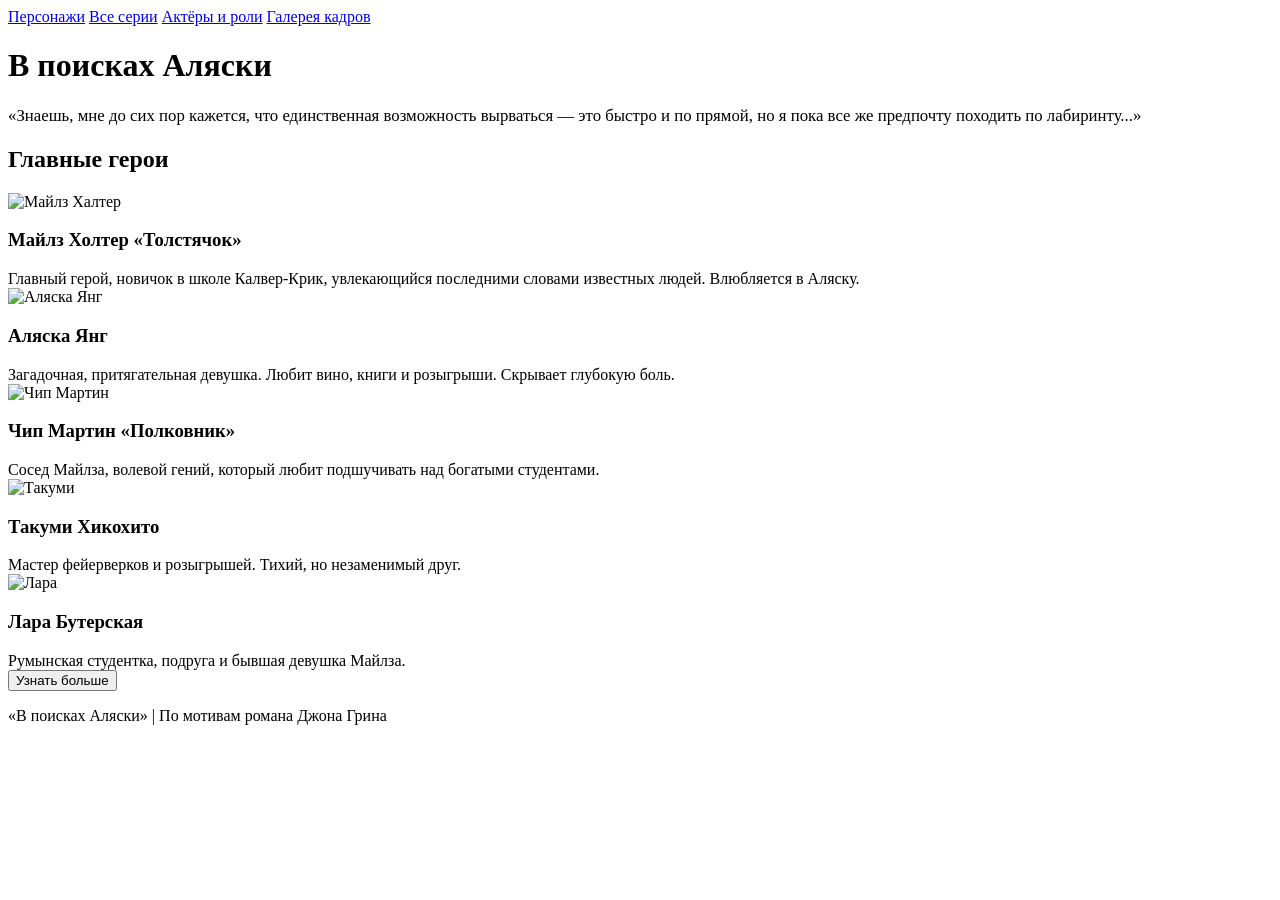
==== index.html @ 6aa1d95b "Add files via upload" ====
<!DOCTYPE html>
<html lang="ru">
<head>
    <meta charset="UTF-8">
    <meta name="viewport" content="width=device-width, initial-scale=1.0">
    <title>В поисках Аляски | Персонажи</title>
    <link rel="stylesheet" href="style.css">
</head>
<body>
    <nav class="navbar">
        <a href="index.html" class="nav-btn">Персонажи</a>
        <a href="episodes.html" class="nav-btn">Все серии</a>
        <a href="cast.html" class="nav-btn">Актёры и роли</a>
        <a href="gallery.html" class="nav-btn">Галерея кадров</a>
    </nav>

    <div class="page-container">
        <h1>В поисках Аляски</h1>
        <p style="margin-bottom: 1rem; font-size: 1.05rem;">«Знаешь, мне до сих пор кажется, что единственная возможность вырваться — это быстро и по прямой, но я пока все же предпочту походить по лабиринту...»</p>
        
        <h2>Главные герои</h2>
        <div class="characters-grid">
            <div class="character-card">
                <img class="character-img" src="https://avatars.mds.yandex.net/get-kinopoisk-image/1777765/f5ff8bc2-facf-4d53-94e0-e503b39915f6/1920x" alt="Майлз Халтер">
                <h3>Майлз Холтер «Толстячок»</h3>
                <div class="character-desc">Главный герой, новичок в школе Калвер-Крик, увлекающийся последними словами известных людей. Влюбляется в Аляску.</div>
            </div>
            <div class="character-card">
                <img class="character-img" src="https://yt3.googleusercontent.com/3LR07ZTVnjpEHUmy41O5U0UpCMHXfGQYzZx3vzxGoB-JOrXVKXrW5dILCuiGtZbiHCTF8nNZDJQ=s900-c-k-c0x00ffffff-no-rj" alt="Аляска Янг">
                <h3>Аляска Янг</h3>
                <div class="character-desc">Загадочная, притягательная девушка. Любит вино, книги и розыгрыши. Скрывает глубокую боль.</div>
            </div>
            <div class="character-card">
                <img class="character-img" src="https://avatars.mds.yandex.net/i?id=433e136e04aa161f1d7d54dbe2f0d6e7_l-5221557-images-thumbs&n=13" alt="Чип Мартин">
                <h3>Чип Мартин «Полковник»</h3>
                <div class="character-desc">Сосед Майлза, волевой гений, который любит подшучивать над богатыми студентами.</div>
            </div>
            <div class="character-card">
                <img class="character-img" src="https://i.pinimg.com/474x/86/de/d0/86ded028ad4fcd17b45f116681b7a70e.jpg?nii=t" alt="Такуми">
                <h3>Такуми Хикохито</h3>
                <div class="character-desc">Мастер фейерверков и розыгрышей. Тихий, но незаменимый друг.</div>
            </div>
            <div class="character-card">
                <img class="character-img" src="https://static.kion.ru/content/mts/series/64611000/posters/HORIZONTAL_5a7c089ebd60ea67a87e770a153da017.webp" alt="Лара">
                <h3>Лара Бутерская</h3>
                <div class="character-desc">Румынская студентка, подруга и бывшая девушка Майлза.</div>
            </div>
        </div>
        <button class="action-btn" onclick="alert('Спасибо, вы нажали на кнопку! Продолжайте искать Великое Возможно.')">Узнать больше</button>
    </div>

    <footer class="footer">
        <p>«В поисках Аляски» | По мотивам романа Джона Грина</p>
    </footer>
</body>
</html>
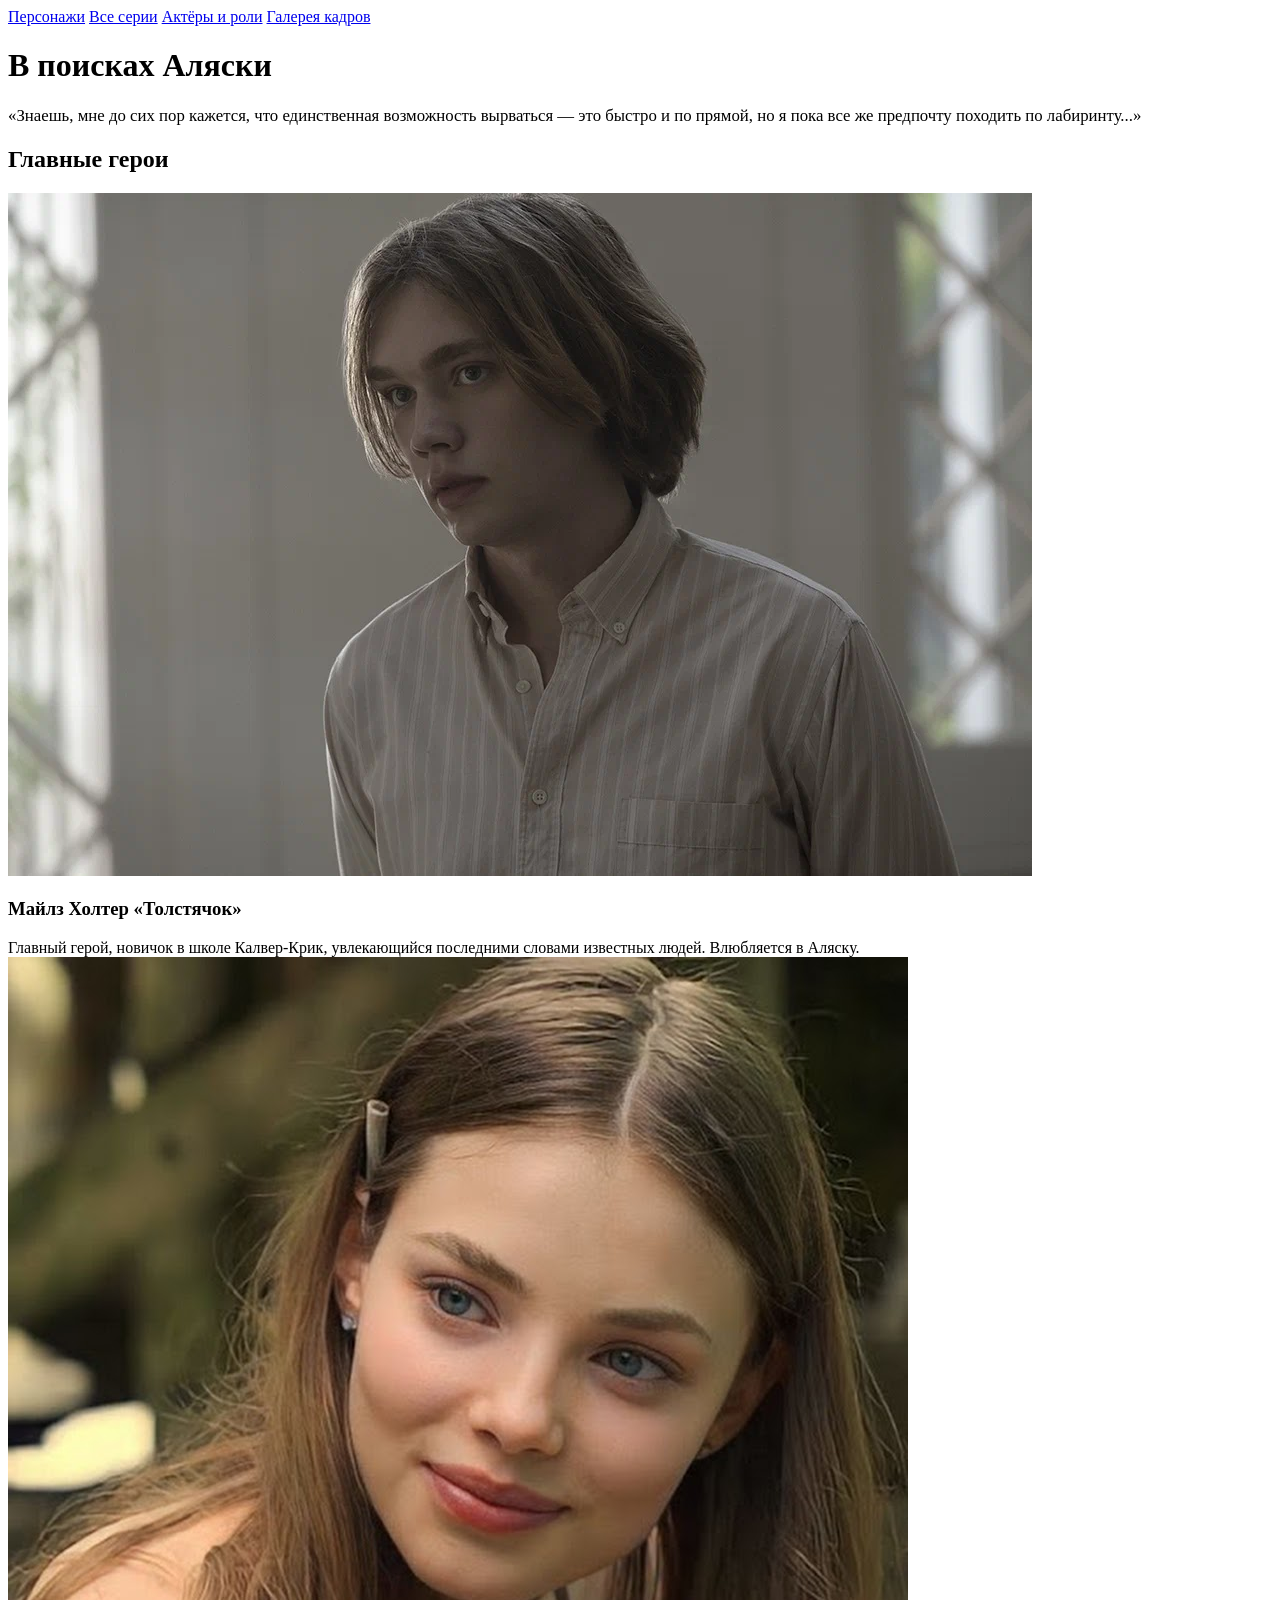
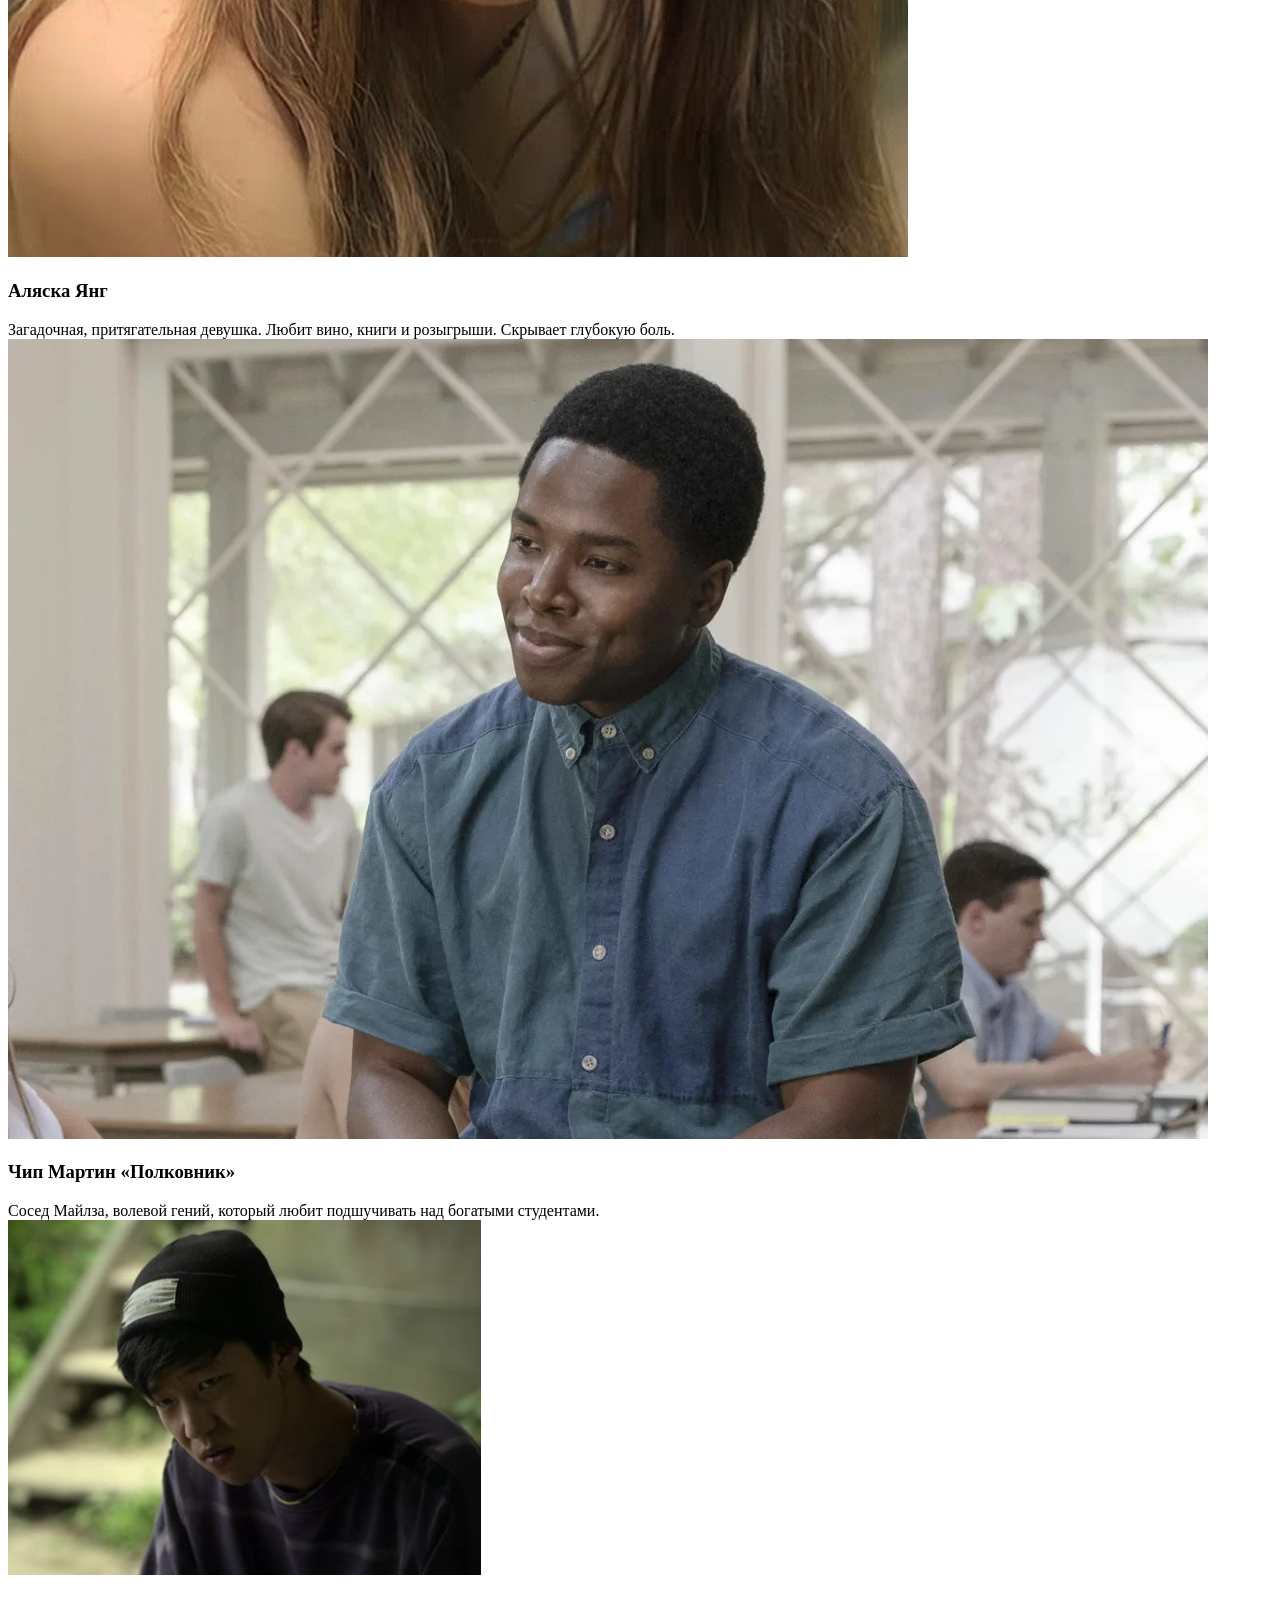
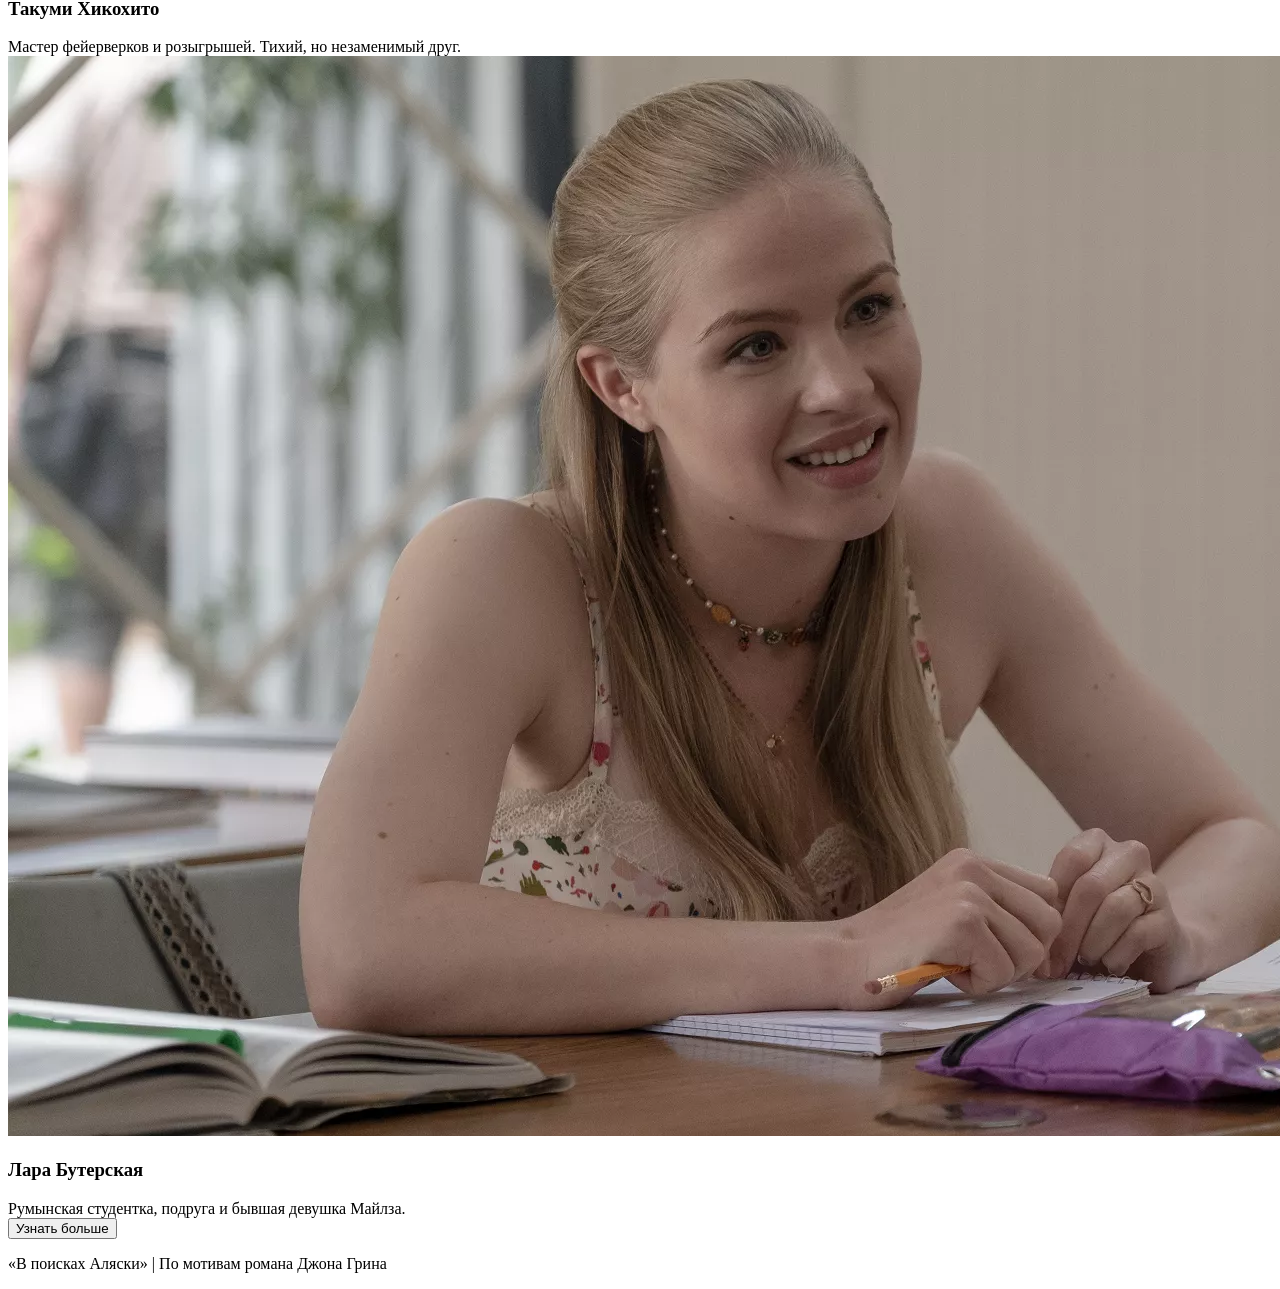
==== commit 7646efb5: "Update index.html" ====
--- a/index.html
+++ b/index.html
@@ -21,27 +21,27 @@
         <h2>Главные герои</h2>
         <div class="characters-grid">
             <div class="character-card">
-                <img class="character-img" src="https://avatars.mds.yandex.net/get-kinopoisk-image/1777765/f5ff8bc2-facf-4d53-94e0-e503b39915f6/1920x" alt="Майлз Халтер">
+                <img class="character-img" src="images/miles.jpg" alt="Майлз Халтер">
                 <h3>Майлз Холтер «Толстячок»</h3>
                 <div class="character-desc">Главный герой, новичок в школе Калвер-Крик, увлекающийся последними словами известных людей. Влюбляется в Аляску.</div>
             </div>
             <div class="character-card">
-                <img class="character-img" src="https://yt3.googleusercontent.com/3LR07ZTVnjpEHUmy41O5U0UpCMHXfGQYzZx3vzxGoB-JOrXVKXrW5dILCuiGtZbiHCTF8nNZDJQ=s900-c-k-c0x00ffffff-no-rj" alt="Аляска Янг">
+                <img class="character-img" src="images/alaska.jpg" alt="Аляска Янг">
                 <h3>Аляска Янг</h3>
                 <div class="character-desc">Загадочная, притягательная девушка. Любит вино, книги и розыгрыши. Скрывает глубокую боль.</div>
             </div>
             <div class="character-card">
-                <img class="character-img" src="https://avatars.mds.yandex.net/i?id=433e136e04aa161f1d7d54dbe2f0d6e7_l-5221557-images-thumbs&n=13" alt="Чип Мартин">
+                <img class="character-img" src="images/chip.jpg" alt="Чип Мартин">
                 <h3>Чип Мартин «Полковник»</h3>
                 <div class="character-desc">Сосед Майлза, волевой гений, который любит подшучивать над богатыми студентами.</div>
             </div>
             <div class="character-card">
-                <img class="character-img" src="https://i.pinimg.com/474x/86/de/d0/86ded028ad4fcd17b45f116681b7a70e.jpg?nii=t" alt="Такуми">
+                <img class="character-img" src="images/takumi.jpg" alt="Такуми">
                 <h3>Такуми Хикохито</h3>
                 <div class="character-desc">Мастер фейерверков и розыгрышей. Тихий, но незаменимый друг.</div>
             </div>
             <div class="character-card">
-                <img class="character-img" src="https://static.kion.ru/content/mts/series/64611000/posters/HORIZONTAL_5a7c089ebd60ea67a87e770a153da017.webp" alt="Лара">
+                <img class="character-img" src="images/lara.jpg" alt="Лара">
                 <h3>Лара Бутерская</h3>
                 <div class="character-desc">Румынская студентка, подруга и бывшая девушка Майлза.</div>
             </div>
@@ -53,4 +53,4 @@
         <p>«В поисках Аляски» | По мотивам романа Джона Грина</p>
     </footer>
 </body>
-</html>+</html>
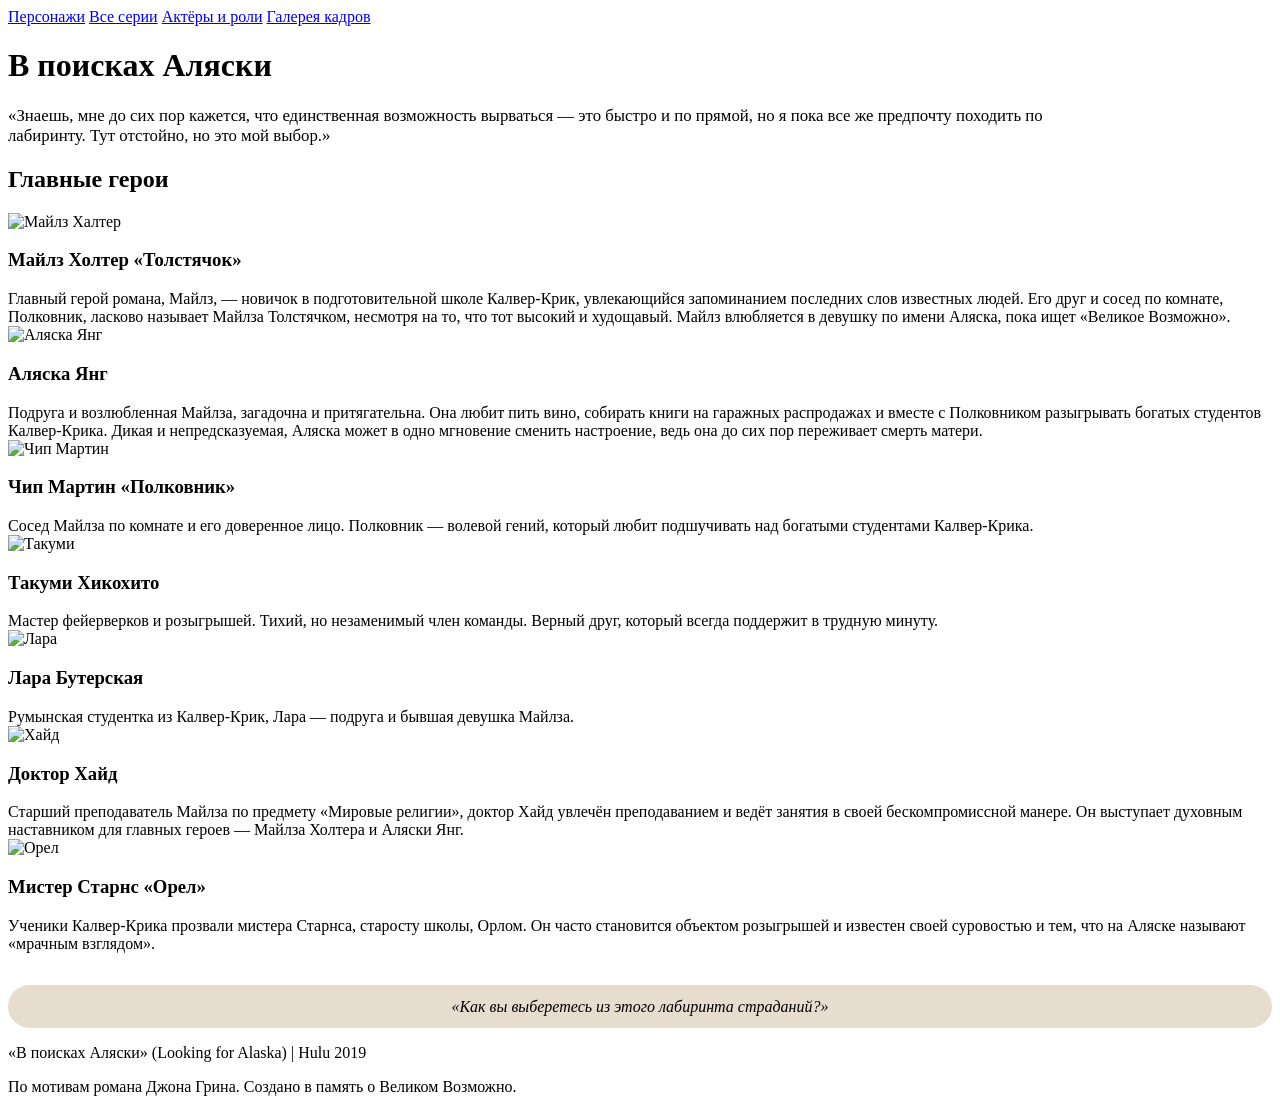
==== commit 78332abe: "Add files via upload" ====
--- a/index.html
+++ b/index.html
@@ -2,55 +2,69 @@
 <html lang="ru">
 <head>
     <meta charset="UTF-8">
-    <meta name="viewport" content="width=device-width, initial-scale=1.0">
+    <meta name="viewport" content="width=device-width, initial-scale=1.0, user-scalable=yes">
     <title>В поисках Аляски | Персонажи</title>
     <link rel="stylesheet" href="style.css">
 </head>
 <body>
-    <nav class="navbar">
-        <a href="index.html" class="nav-btn">Персонажи</a>
-        <a href="episodes.html" class="nav-btn">Все серии</a>
-        <a href="cast.html" class="nav-btn">Актёры и роли</a>
-        <a href="gallery.html" class="nav-btn">Галерея кадров</a>
-    </nav>
 
-    <div class="page-container">
-        <h1>В поисках Аляски</h1>
-        <p style="margin-bottom: 1rem; font-size: 1.05rem;">«Знаешь, мне до сих пор кажется, что единственная возможность вырваться — это быстро и по прямой, но я пока все же предпочту походить по лабиринту...»</p>
-        
-        <h2>Главные герои</h2>
-        <div class="characters-grid">
-            <div class="character-card">
-                <img class="character-img" src="images/miles.jpg" alt="Майлз Халтер">
-                <h3>Майлз Холтер «Толстячок»</h3>
-                <div class="character-desc">Главный герой, новичок в школе Калвер-Крик, увлекающийся последними словами известных людей. Влюбляется в Аляску.</div>
-            </div>
-            <div class="character-card">
-                <img class="character-img" src="images/alaska.jpg" alt="Аляска Янг">
-                <h3>Аляска Янг</h3>
-                <div class="character-desc">Загадочная, притягательная девушка. Любит вино, книги и розыгрыши. Скрывает глубокую боль.</div>
-            </div>
-            <div class="character-card">
-                <img class="character-img" src="images/chip.jpg" alt="Чип Мартин">
-                <h3>Чип Мартин «Полковник»</h3>
-                <div class="character-desc">Сосед Майлза, волевой гений, который любит подшучивать над богатыми студентами.</div>
-            </div>
-            <div class="character-card">
-                <img class="character-img" src="images/takumi.jpg" alt="Такуми">
-                <h3>Такуми Хикохито</h3>
-                <div class="character-desc">Мастер фейерверков и розыгрышей. Тихий, но незаменимый друг.</div>
-            </div>
-            <div class="character-card">
-                <img class="character-img" src="images/lara.jpg" alt="Лара">
-                <h3>Лара Бутерская</h3>
-                <div class="character-desc">Румынская студентка, подруга и бывшая девушка Майлза.</div>
-            </div>
+<nav class="navbar">
+    <a href="index.html" class="nav-btn active">Персонажи</a>
+    <a href="episodes.html" class="nav-btn">Все серии</a>
+    <a href="cast.html" class="nav-btn">Актёры и роли</a>
+    <a href="gallery.html" class="nav-btn">Галерея кадров</a>
+</nav>
+
+<div class="page-container">
+    <h1>В поисках Аляски</h1>
+    <p style="margin-bottom: 1rem; font-size: 1.05rem; max-width: 85%;">«Знаешь, мне до сих пор кажется, что единственная возможность вырваться — это быстро и по прямой, но я пока все же предпочту походить по лабиринту. Тут отстойно, но это мой выбор.»</p>
+    <h2>Главные герои</h2>
+    <div class="characters-grid">
+        <div class="character-card">
+            <img class="character-img" src="https://avatars.mds.yandex.net/get-kinopoisk-image/1777765/f5ff8bc2-facf-4d53-94e0-e503b39915f6/1920x" alt="Майлз Халтер">
+            <h3>Майлз Холтер «Толстячок»</h3>
+            <div class="character-desc">Главный герой романа, Майлз, — новичок в подготовительной школе Калвер-Крик, увлекающийся запоминанием последних слов известных людей. Его друг и сосед по комнате, Полковник, ласково называет Майлза Толстячком, несмотря на то, что тот высокий и худощавый. Майлз влюбляется в девушку по имени Аляска, пока ищет «Великое Возможно».</div>
         </div>
-        <button class="action-btn" onclick="alert('Спасибо, вы нажали на кнопку! Продолжайте искать Великое Возможно.')">Узнать больше</button>
+        <div class="character-card">
+            <img class="character-img" src="https://yt3.googleusercontent.com/3LR07ZTVnjpEHUmy41O5U0UpCMHXfGQYzZx3vzxGoB-JOrXVKXrW5dILCuiGtZbiHCTF8nNZDJQ=s900-c-k-c0x00ffffff-no-rj" alt="Аляска Янг">
+            <h3>Аляска Янг</h3>
+            <div class="character-desc">Подруга и возлюбленная Майлза, загадочна и притягательна. Она любит пить вино, собирать книги на гаражных распродажах и вместе с Полковником разыгрывать богатых студентов Калвер-Крика. Дикая и непредсказуемая, Аляска может в одно мгновение сменить настроение, ведь она до сих пор переживает смерть матери.</div>
+        </div>
+        <div class="character-card">
+            <img class="character-img" src="https://avatars.mds.yandex.net/i?id=433e136e04aa161f1d7d54dbe2f0d6e7_l-5221557-images-thumbs&n=13" alt="Чип Мартин">
+            <h3>Чип Мартин «Полковник»</h3>
+            <div class="character-desc">Сосед Майлза по комнате и его доверенное лицо. Полковник — волевой гений, который любит подшучивать над богатыми студентами Калвер-Крика.</div>
+        </div>
+        <div class="character-card">
+            <img class="character-img" src="https://i.pinimg.com/474x/86/de/d0/86ded028ad4fcd17b45f116681b7a70e.jpg?nii=t" alt="Такуми">
+            <h3>Такуми Хикохито</h3>
+            <div class="character-desc">Мастер фейерверков и розыгрышей. Тихий, но незаменимый член команды. Верный друг, который всегда поддержит в трудную минуту.</div>
+        </div>
+        <div class="character-card">
+            <img class="character-img" src="https://static.kion.ru/content/mts/series/64611000/posters/HORIZONTAL_5a7c089ebd60ea67a87e770a153da017.webp" alt="Лара">
+            <h3>Лара Бутерская</h3>
+            <div class="character-desc">Румынская студентка из Калвер-Крик, Лара — подруга и бывшая девушка Майлза.</div>
+        </div>
+        <div class="character-card">
+            <img class="character-img" src="https://m.media-amazon.com/images/M/MV5BYWYwZjhhNTctNmU4OS00ZTQ1LTgwMjgtMTVmY2NkNThmOTFiXkEyXkFqcGc@._V1_FMjpg_UX1000_.jpg" alt="Хайд">
+            <h3>Доктор Хайд</h3>
+            <div class="character-desc">Старший преподаватель Майлза по предмету «Мировые религии», доктор Хайд увлечён преподаванием и ведёт занятия в своей бескомпромиссной манере. Он выступает духовным наставником для главных героев — Майлза Холтера и Аляски Янг.</div>
+        </div>
+        <div class="character-card">
+            <img class="character-img" src="https://m.media-amazon.com/images/M/MV5BNDdlYWI1MGEtNTAwNi00ZDk1LTgxYzQtZWUyOGJkYzkxOWRjXkEyXkFqcGc@._V1_.jpg" alt="Орел">
+            <h3>Мистер Старнс «Орел»</h3>
+            <div class="character-desc">Ученики Калвер-Крика прозвали мистера Старнса, старосту школы, Орлом. Он часто становится объектом розыгрышей и известен своей суровостью и тем, что на Аляске называют «мрачным взглядом».</div>
+        </div>
     </div>
+    <div style="margin-top: 2rem; background: #e7ddcf; border-radius: 48px; padding: 0.8rem 1.4rem; text-align: center; font-style: italic;">
+        «Как вы выберетесь из этого лабиринта страданий?»
+    </div>
+</div>
 
-    <footer class="footer">
-        <p>«В поисках Аляски» | По мотивам романа Джона Грина</p>
-    </footer>
+<footer class="footer">
+    <p>«В поисках Аляски» (Looking for Alaska) | Hulu 2019</p>
+    <p>По мотивам романа Джона Грина. Создано в память о Великом Возможно.</p>
+</footer>
+
 </body>
-</html>
+</html>
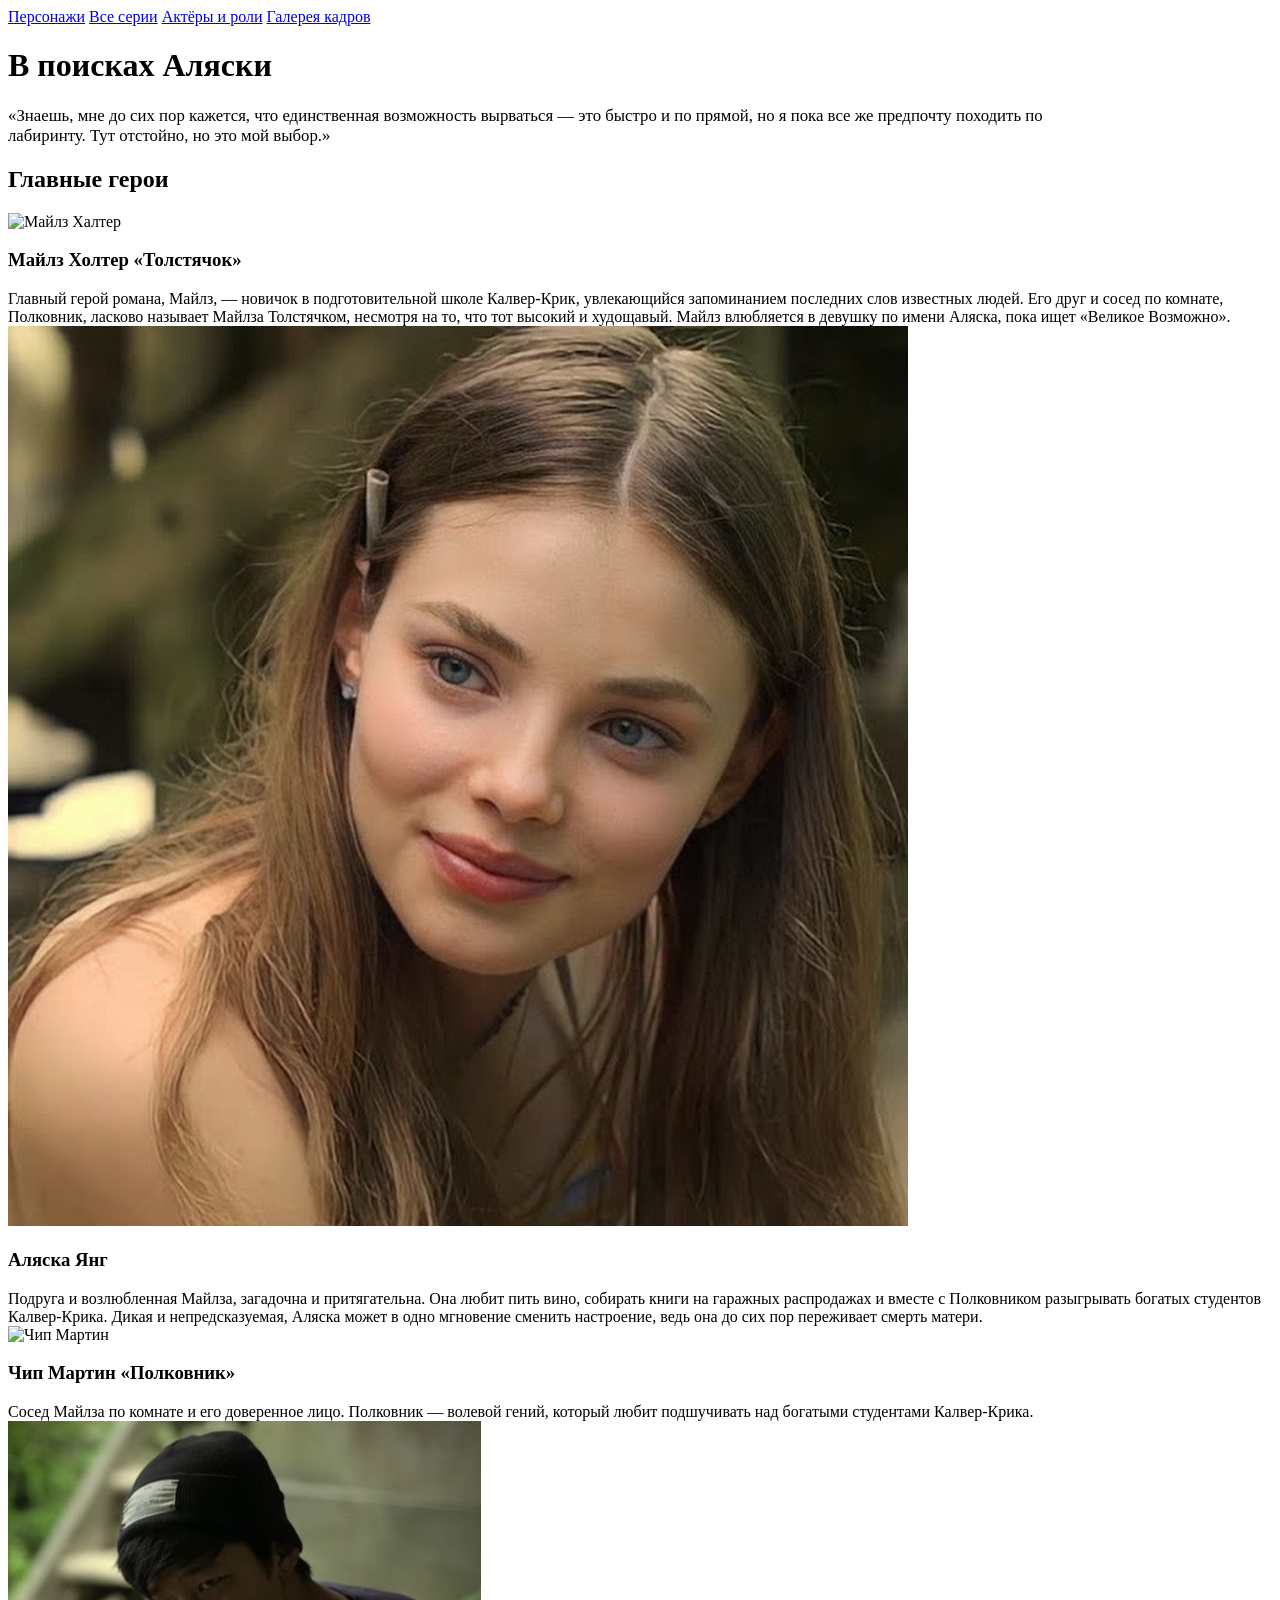
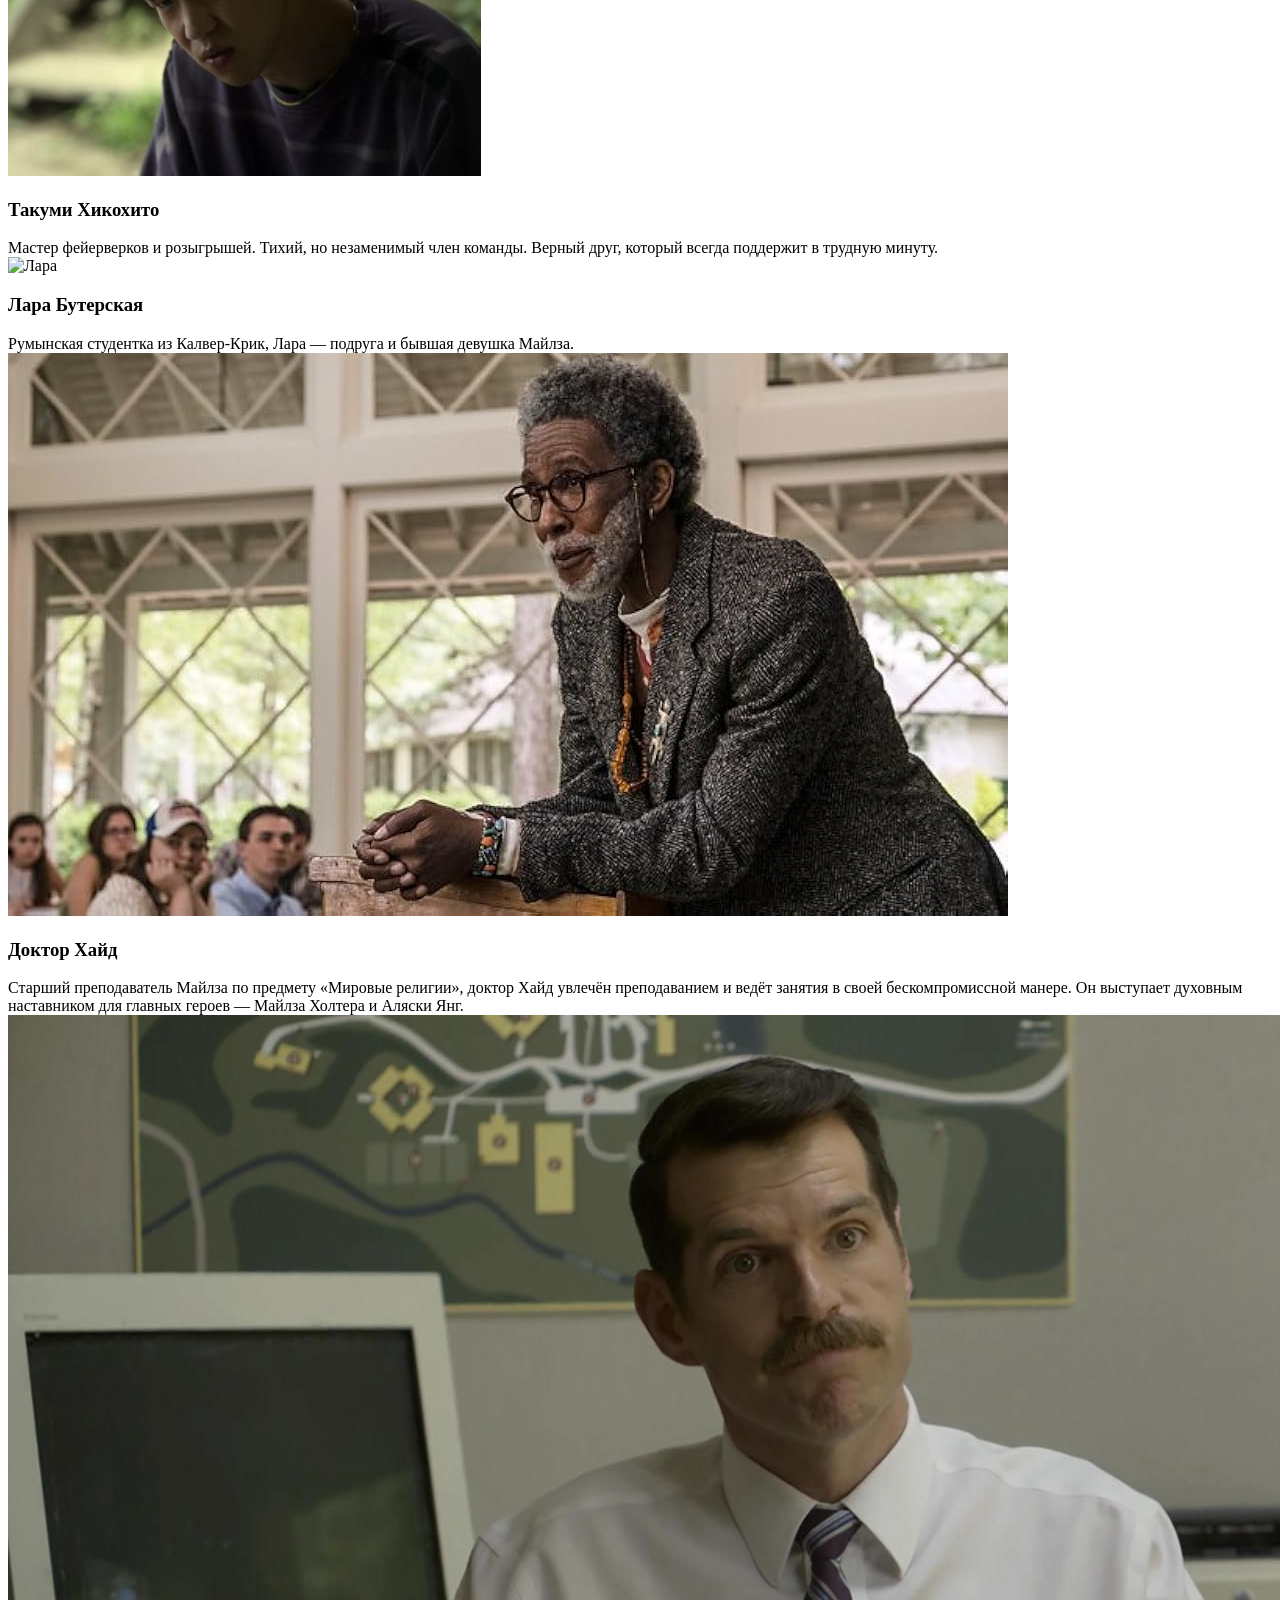
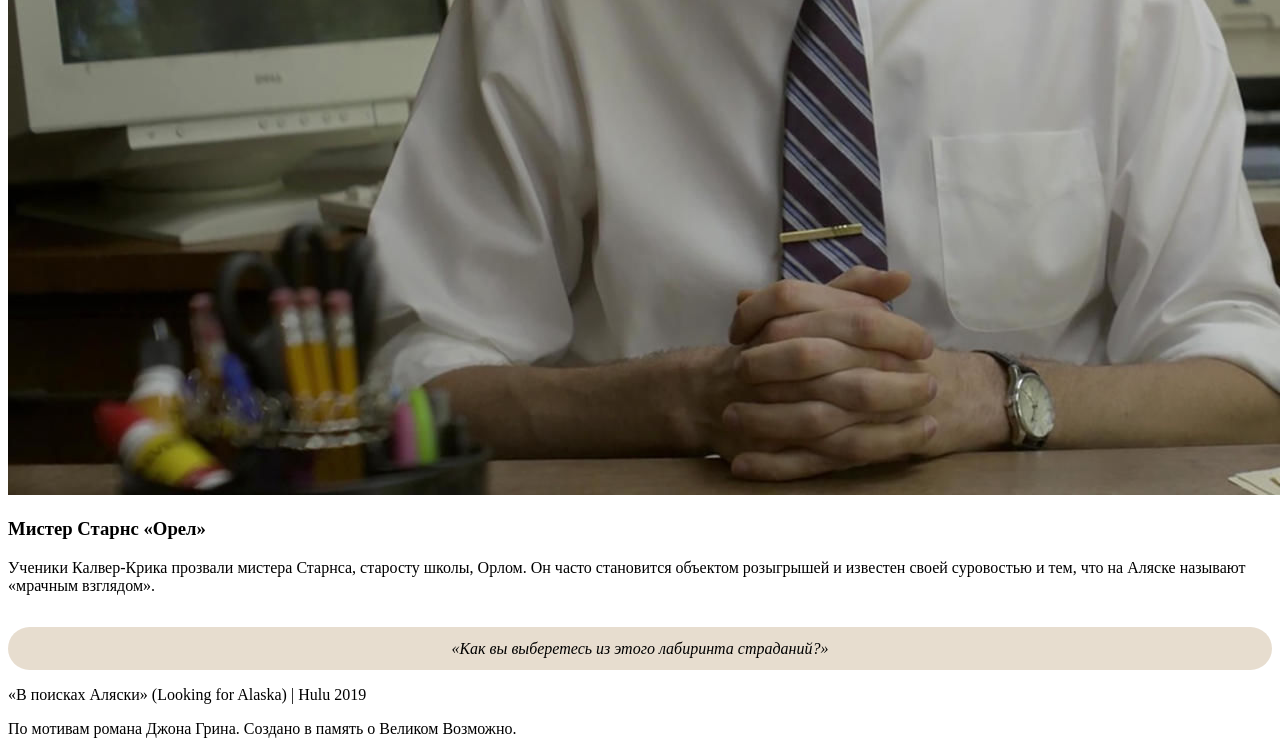
==== commit 0261f88a: "Update index.html" ====
--- a/index.html
+++ b/index.html
@@ -21,37 +21,37 @@
     <h2>Главные герои</h2>
     <div class="characters-grid">
         <div class="character-card">
-            <img class="character-img" src="https://avatars.mds.yandex.net/get-kinopoisk-image/1777765/f5ff8bc2-facf-4d53-94e0-e503b39915f6/1920x" alt="Майлз Халтер">
+            <img class="character-img" src="images/miles.jpg" alt="Майлз Халтер">
             <h3>Майлз Холтер «Толстячок»</h3>
             <div class="character-desc">Главный герой романа, Майлз, — новичок в подготовительной школе Калвер-Крик, увлекающийся запоминанием последних слов известных людей. Его друг и сосед по комнате, Полковник, ласково называет Майлза Толстячком, несмотря на то, что тот высокий и худощавый. Майлз влюбляется в девушку по имени Аляска, пока ищет «Великое Возможно».</div>
         </div>
         <div class="character-card">
-            <img class="character-img" src="https://yt3.googleusercontent.com/3LR07ZTVnjpEHUmy41O5U0UpCMHXfGQYzZx3vzxGoB-JOrXVKXrW5dILCuiGtZbiHCTF8nNZDJQ=s900-c-k-c0x00ffffff-no-rj" alt="Аляска Янг">
+            <img class="character-img" src="images/alaska.jpg" alt="Аляска Янг">
             <h3>Аляска Янг</h3>
             <div class="character-desc">Подруга и возлюбленная Майлза, загадочна и притягательна. Она любит пить вино, собирать книги на гаражных распродажах и вместе с Полковником разыгрывать богатых студентов Калвер-Крика. Дикая и непредсказуемая, Аляска может в одно мгновение сменить настроение, ведь она до сих пор переживает смерть матери.</div>
         </div>
         <div class="character-card">
-            <img class="character-img" src="https://avatars.mds.yandex.net/i?id=433e136e04aa161f1d7d54dbe2f0d6e7_l-5221557-images-thumbs&n=13" alt="Чип Мартин">
+            <img class="character-img" src="images/chip.jpg" alt="Чип Мартин">
             <h3>Чип Мартин «Полковник»</h3>
             <div class="character-desc">Сосед Майлза по комнате и его доверенное лицо. Полковник — волевой гений, который любит подшучивать над богатыми студентами Калвер-Крика.</div>
         </div>
         <div class="character-card">
-            <img class="character-img" src="https://i.pinimg.com/474x/86/de/d0/86ded028ad4fcd17b45f116681b7a70e.jpg?nii=t" alt="Такуми">
+            <img class="character-img" src="images/takumi.jpg" alt="Такуми">
             <h3>Такуми Хикохито</h3>
             <div class="character-desc">Мастер фейерверков и розыгрышей. Тихий, но незаменимый член команды. Верный друг, который всегда поддержит в трудную минуту.</div>
         </div>
         <div class="character-card">
-            <img class="character-img" src="https://static.kion.ru/content/mts/series/64611000/posters/HORIZONTAL_5a7c089ebd60ea67a87e770a153da017.webp" alt="Лара">
+            <img class="character-img" src="images/lara.jpg" alt="Лара">
             <h3>Лара Бутерская</h3>
             <div class="character-desc">Румынская студентка из Калвер-Крик, Лара — подруга и бывшая девушка Майлза.</div>
         </div>
         <div class="character-card">
-            <img class="character-img" src="https://m.media-amazon.com/images/M/MV5BYWYwZjhhNTctNmU4OS00ZTQ1LTgwMjgtMTVmY2NkNThmOTFiXkEyXkFqcGc@._V1_FMjpg_UX1000_.jpg" alt="Хайд">
+            <img class="character-img" src="images/hide.jpg" alt="Хайд">
             <h3>Доктор Хайд</h3>
             <div class="character-desc">Старший преподаватель Майлза по предмету «Мировые религии», доктор Хайд увлечён преподаванием и ведёт занятия в своей бескомпромиссной манере. Он выступает духовным наставником для главных героев — Майлза Холтера и Аляски Янг.</div>
         </div>
         <div class="character-card">
-            <img class="character-img" src="https://m.media-amazon.com/images/M/MV5BNDdlYWI1MGEtNTAwNi00ZDk1LTgxYzQtZWUyOGJkYzkxOWRjXkEyXkFqcGc@._V1_.jpg" alt="Орел">
+            <img class="character-img" src="images/stasns.jpg" alt="Орел">
             <h3>Мистер Старнс «Орел»</h3>
             <div class="character-desc">Ученики Калвер-Крика прозвали мистера Старнса, старосту школы, Орлом. Он часто становится объектом розыгрышей и известен своей суровостью и тем, что на Аляске называют «мрачным взглядом».</div>
         </div>
@@ -67,4 +67,4 @@
 </footer>
 
 </body>
-</html>+</html>
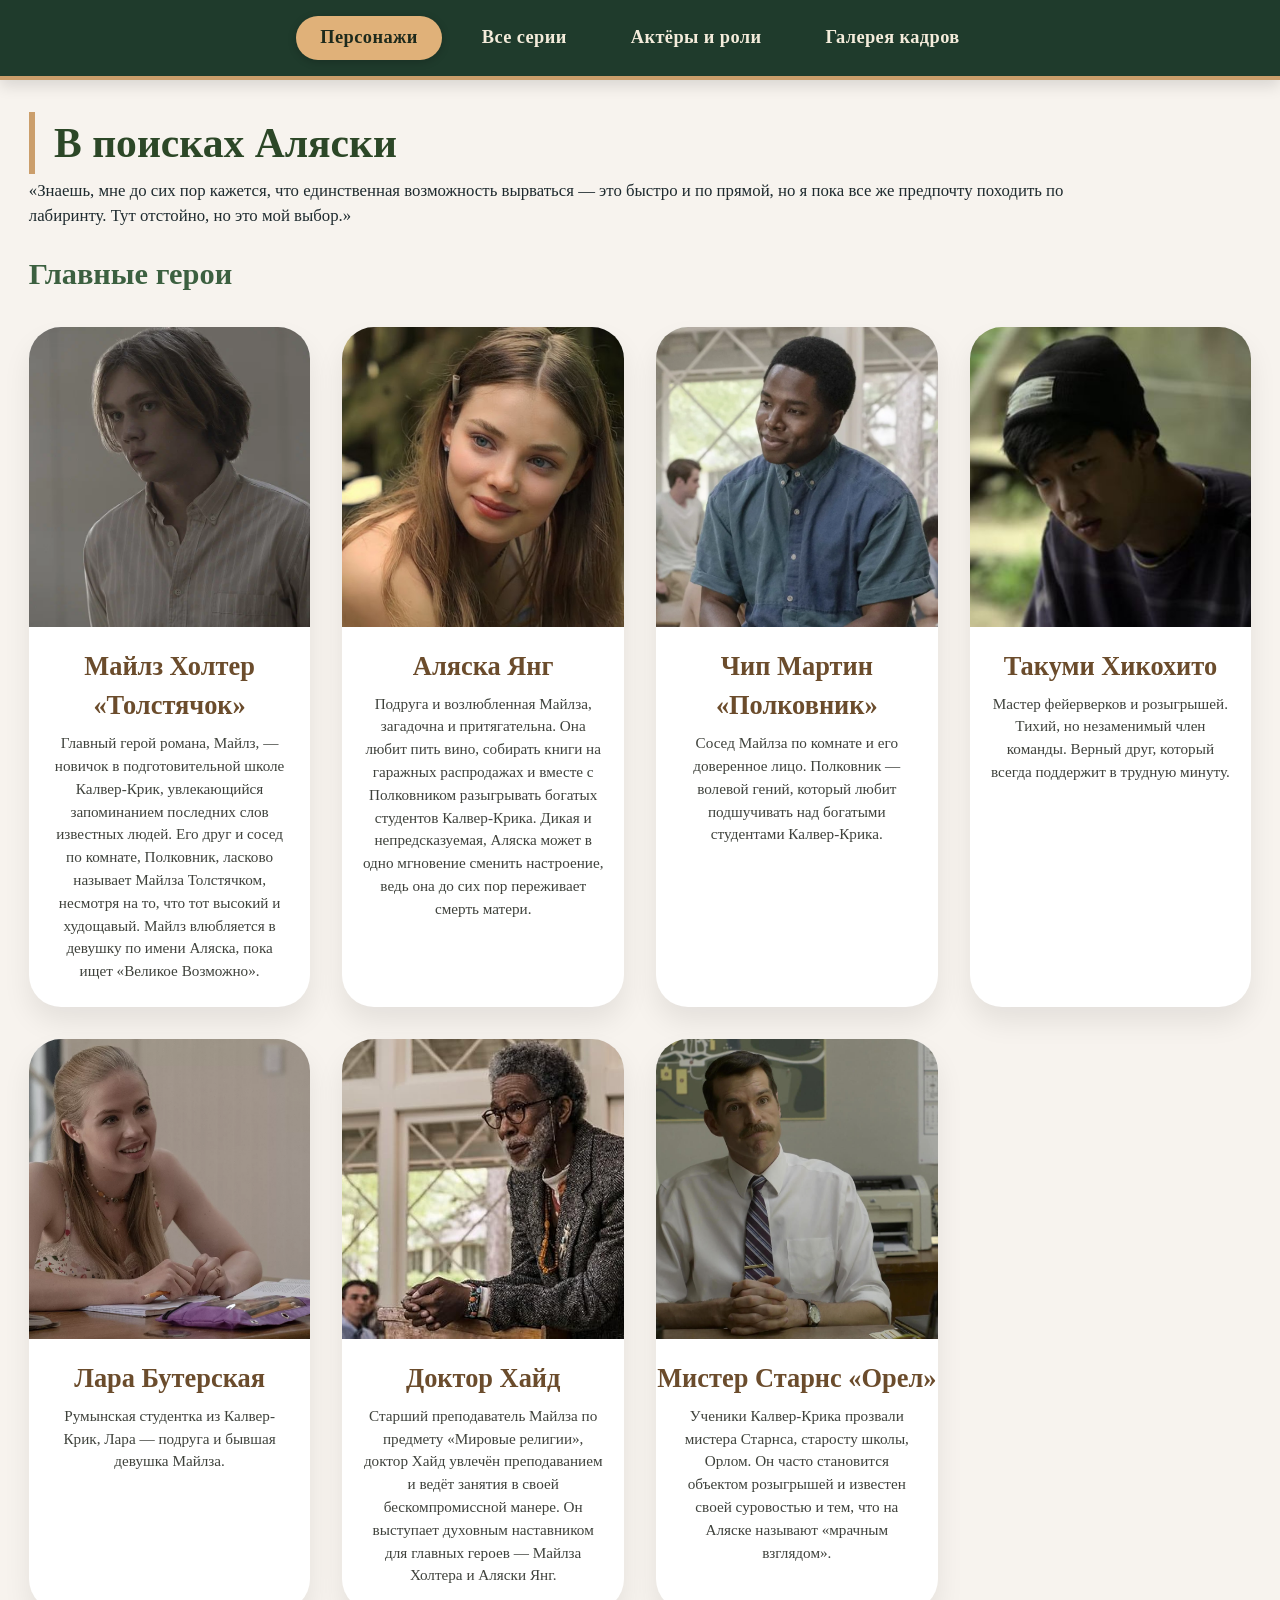
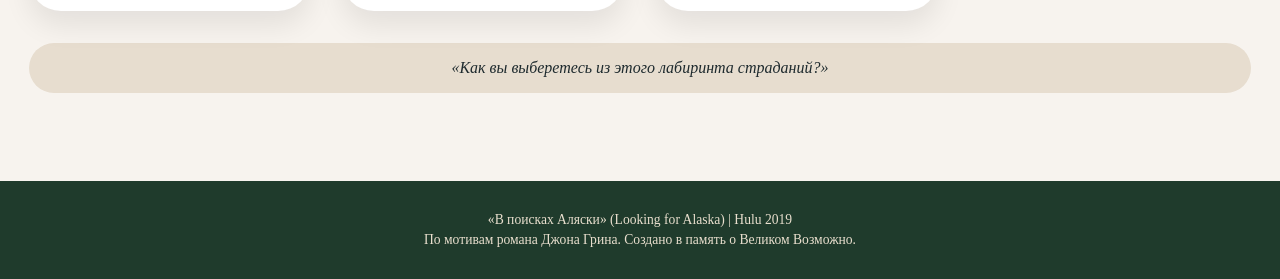
==== commit aa73581b: "Update index.html" ====
--- a/index.html
+++ b/index.html
@@ -4,7 +4,7 @@
     <meta charset="UTF-8">
     <meta name="viewport" content="width=device-width, initial-scale=1.0, user-scalable=yes">
     <title>В поисках Аляски | Персонажи</title>
-    <link rel="stylesheet" href="style.css">
+    <link rel="stylesheet" href="css/style.css">
 </head>
 <body>
 
--- a/css/style.css
+++ b/css/style.css
@@ -0,0 +1,253 @@
+* {
+    margin: 0;
+    padding: 0;
+    box-sizing: border-box;
+}
+
+body {
+    font-family: 'Segoe UI', 'Roboto', 'Merriweather', serif;
+    background: #f7f3ee;
+    color: #1e2a2e;
+    line-height: 1.5;
+}
+
+.navbar {
+    background: #1f3b2c;
+    padding: 1rem 2rem;
+    display: flex;
+    flex-wrap: wrap;
+    justify-content: center;
+    gap: 1rem;
+    border-bottom: 4px solid #cb9e6b;
+    position: sticky;
+    top: 0;
+    z-index: 200;
+    backdrop-filter: blur(2px);
+    box-shadow: 0 6px 14px rgba(0,0,0,0.12);
+}
+
+.nav-btn {
+    background: none;
+    border: none;
+    font-size: 1.15rem;
+    font-weight: 600;
+    color: #f4ecdb;
+    padding: 0.5rem 1.5rem;
+    cursor: pointer;
+    transition: all 0.2s ease;
+    border-radius: 40px;
+    font-family: inherit;
+    letter-spacing: 0.4px;
+    text-decoration: none;
+    display: inline-block;
+}
+
+.nav-btn:hover {
+    background: #cb9e6b;
+    color: #1f2e22;
+    transform: translateY(-2px);
+}
+
+.nav-btn.active {
+    background: #e0b179;
+    color: #1e2a1c;
+    box-shadow: 0 2px 8px rgba(0,0,0,0.2);
+}
+
+.page-container {
+    max-width: 1300px;
+    margin: 0 auto;
+    padding: 2rem 1.8rem 3rem;
+}
+
+h1 {
+    font-size: 2.6rem;
+    margin-bottom: 0.25rem;
+    color: #2c4727;
+    border-left: 6px solid #cb9e6b;
+    padding-left: 1.2rem;
+    font-weight: 700;
+}
+
+h2 {
+    font-size: 1.9rem;
+    margin: 1.5rem 0 1rem;
+    color: #3c6040;
+    font-weight: 600;
+}
+
+h3 {
+    font-size: 1.45rem;
+    margin: 0.7rem 0 0.4rem;
+    color: #6b4c2c;
+}
+
+.characters-grid {
+    display: grid;
+    grid-template-columns: repeat(auto-fill, minmax(270px, 1fr));
+    gap: 2rem;
+    margin-top: 1.8rem;
+}
+
+.character-card {
+    background: white;
+    border-radius: 32px;
+    overflow: hidden;
+    box-shadow: 0 15px 28px rgba(0,0,0,0.08);
+    transition: transform 0.25s, box-shadow 0.2s;
+    text-align: center;
+}
+
+.character-card:hover {
+    transform: translateY(-6px);
+    box-shadow: 0 22px 34px rgba(0,0,0,0.12);
+}
+
+.character-img {
+    width: 100%;
+    height: 300px;
+    object-fit: cover;
+    background: #cfc2ae;
+}
+
+.character-card h3 {
+    font-size: 1.65rem;
+    margin-top: 0.8rem;
+}
+
+.character-desc {
+    padding: 0 1.2rem 1.5rem;
+    font-size: 0.95rem;
+    color: #3f423c;
+}
+
+.episodes-list {
+    display: flex;
+    flex-direction: column;
+    gap: 1rem;
+    margin-top: 1.8rem;
+}
+
+.episode-item {
+    background: white;
+    border-radius: 1.6rem;
+    padding: 1rem 1.8rem;
+    box-shadow: 0 5px 12px rgba(0,0,0,0.05);
+    border-left: 8px solid #cb9e6b;
+    transition: 0.1s;
+}
+
+.episode-title {
+    font-weight: 800;
+    font-size: 1.25rem;
+    color: #2b532b;
+    background: #f4ece0;
+    display: inline-block;
+    padding: 0.2rem 1rem;
+    border-radius: 40px;
+    margin-bottom: 0.6rem;
+}
+
+.episode-desc {
+    color: #2f423b;
+}
+
+.cast-grid {
+    display: grid;
+    grid-template-columns: repeat(auto-fill, minmax(290px, 1fr));
+    gap: 1.8rem;
+    margin-top: 1.8rem;
+}
+
+.cast-card {
+    background: #ffffffd9;
+    background: white;
+    border-radius: 2rem;
+    padding: 1rem;
+    display: flex;
+    align-items: center;
+    gap: 1.2rem;
+    box-shadow: 0 8px 18px rgba(0,0,0,0.05);
+    transition: 0.2s;
+    border: 1px solid #e7ddcf;
+}
+
+.cast-card:hover {
+    transform: scale(1.01);
+    background: #fffbf5;
+    box-shadow: 0 14px 22px rgba(0,0,0,0.1);
+}
+
+.cast-photo {
+    width: 75px;
+    height: 75px;
+    border-radius: 100px;
+    object-fit: cover;
+    background: #cbbfaa;
+    box-shadow: 0 2px 10px rgba(0,0,0,0.1);
+    border: 2px solid #cb9e6b;
+}
+
+.cast-info strong {
+    font-size: 1.25rem;
+    color: #2e562e;
+    display: block;
+}
+
+.cast-info p {
+    color: #6f5a42;
+    font-weight: 500;
+    margin-top: 4px;
+}
+
+.gallery-grid {
+    display: grid;
+    grid-template-columns: repeat(auto-fill, minmax(250px, 1fr));
+    gap: 1.5rem;
+    margin-top: 2rem;
+}
+
+.gallery-item {
+    background: #fef7ed;
+    border-radius: 1.5rem;
+    overflow: hidden;
+    box-shadow: 0 8px 18px rgba(0,0,0,0.08);
+    transition: all 0.2s;
+}
+
+.gallery-img {
+    width: 100%;
+    aspect-ratio: 16 / 9;
+    object-fit: cover;
+    display: block;
+    transition: transform 0.3s ease;
+}
+
+.gallery-item:hover .gallery-img {
+    transform: scale(1.02);
+}
+
+.caption {
+    padding: 0.5rem 0.8rem 0.9rem;
+    font-size: 0.85rem;
+    text-align: center;
+    color: #5a4a32;
+    font-weight: 500;
+    background: #fff7ed;
+}
+
+.footer {
+    text-align: center;
+    padding: 1.8rem;
+    background: #1f3b2c;
+    color: #e9dfce;
+    margin-top: 2.5rem;
+    font-size: 0.85rem;
+}
+
+@media (max-width: 700px) {
+    .navbar { gap: 0.5rem; padding: 0.8rem 1rem;}
+    .nav-btn { padding: 0.3rem 0.8rem; font-size: 0.9rem;}
+    h1 { font-size: 1.9rem; }
+    .cast-card { padding: 0.8rem; gap: 0.8rem;}
+}
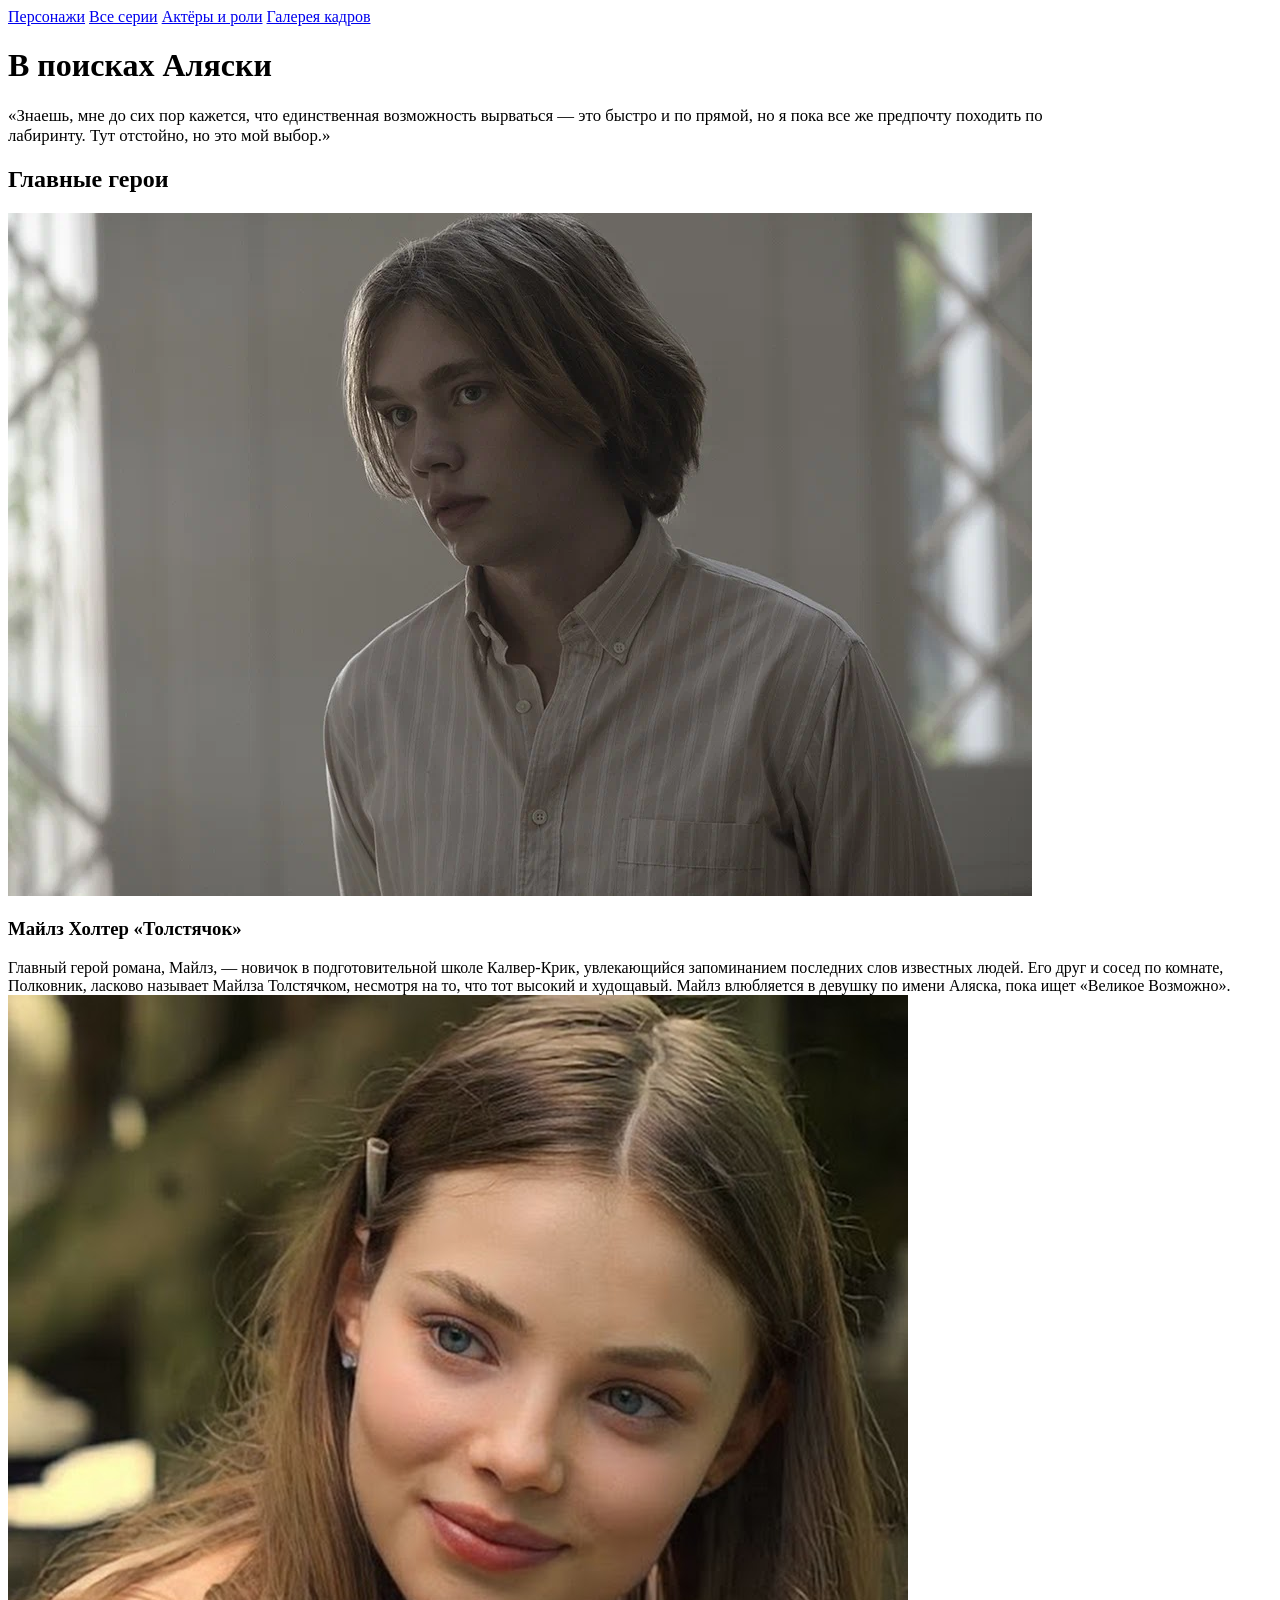
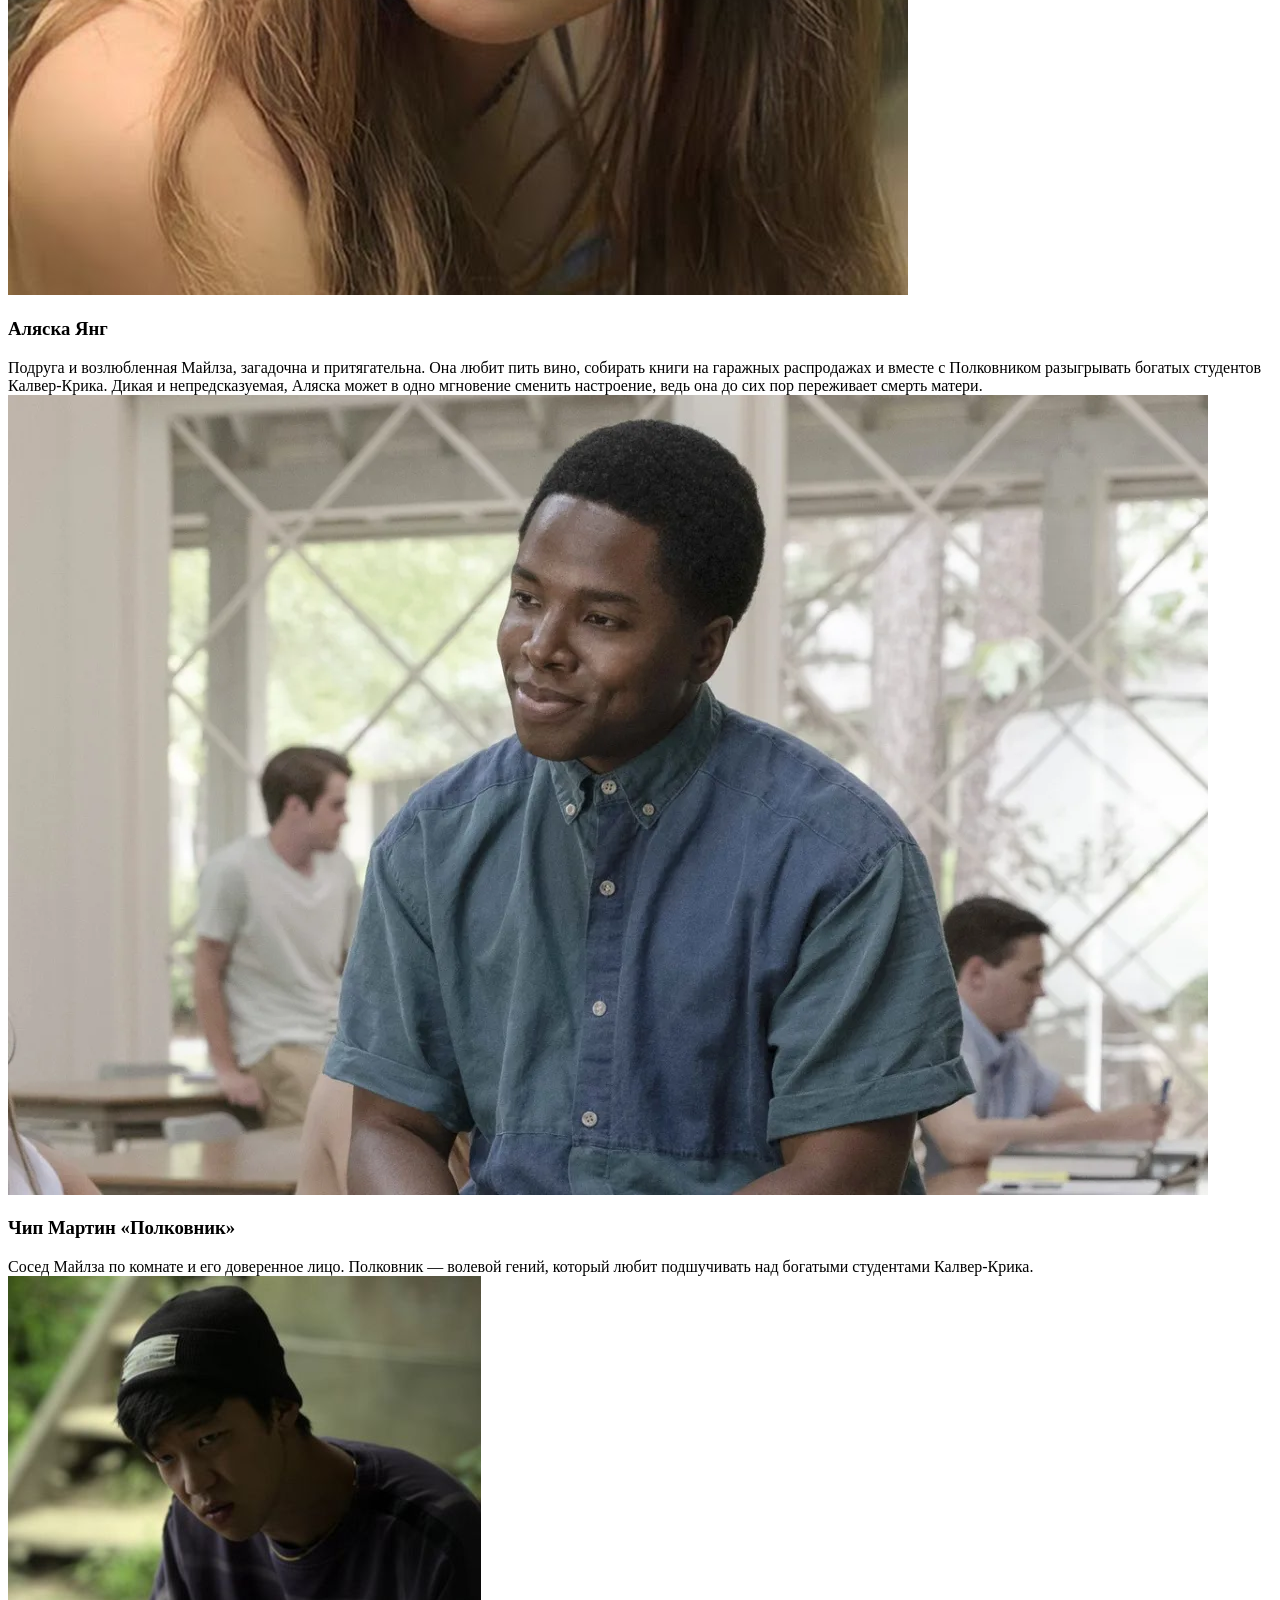
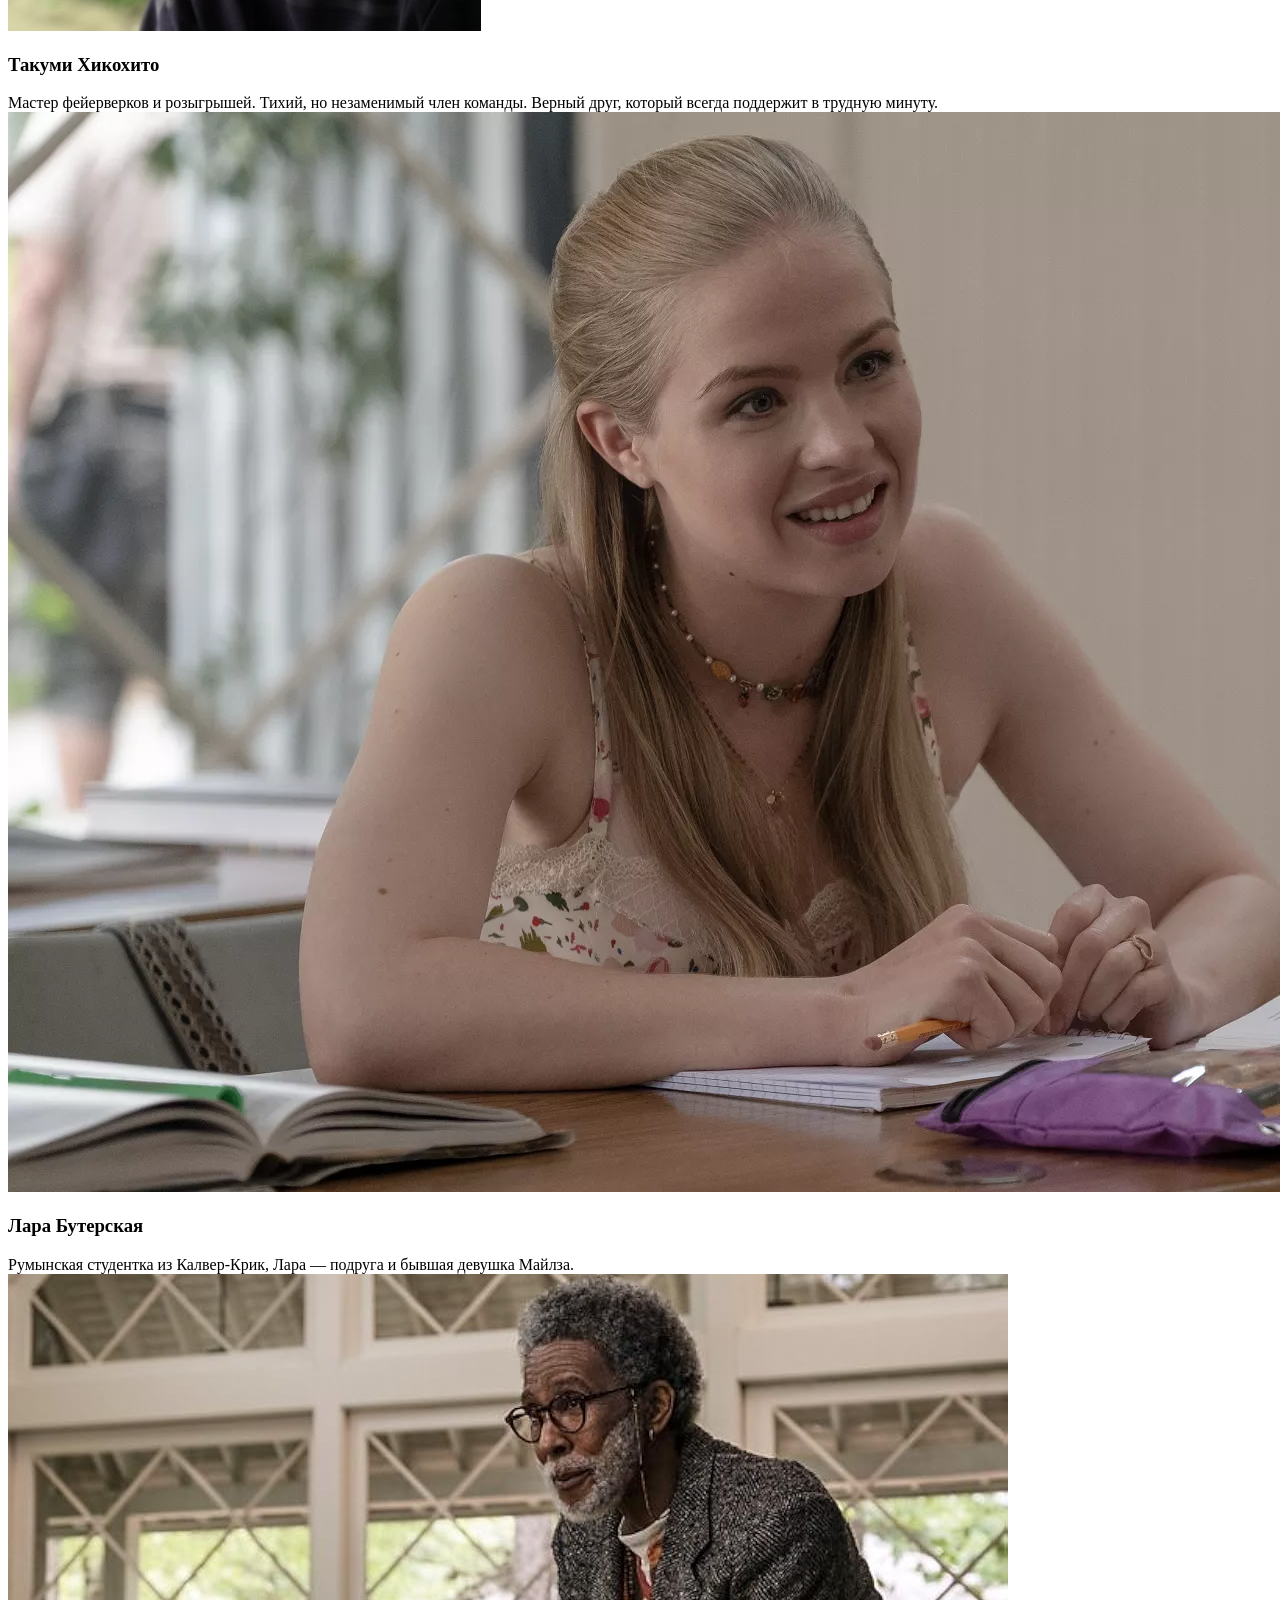
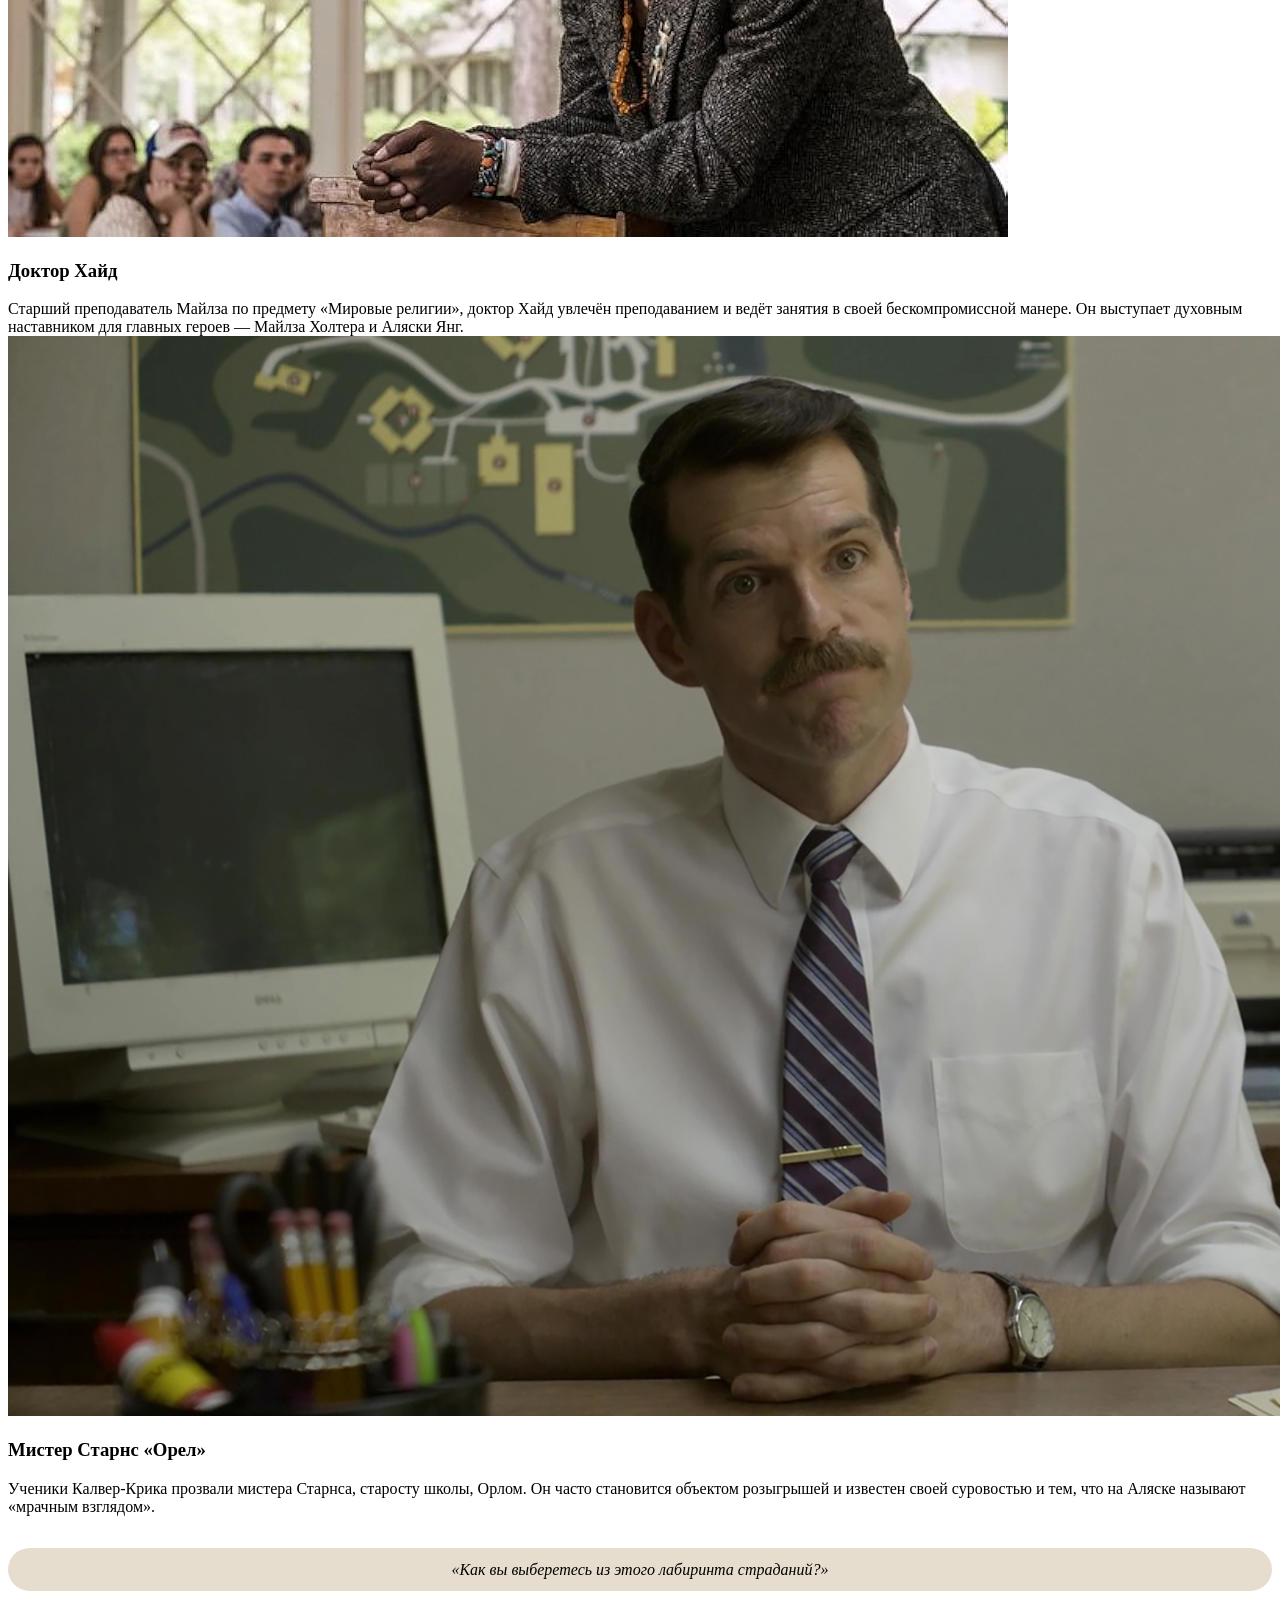
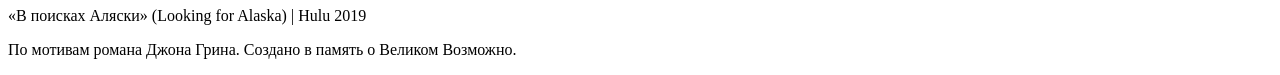
==== commit 7f5dc105: "Update index.html" ====
--- a/index.html
+++ b/index.html
@@ -4,7 +4,7 @@
     <meta charset="UTF-8">
     <meta name="viewport" content="width=device-width, initial-scale=1.0, user-scalable=yes">
     <title>В поисках Аляски | Персонажи</title>
-    <link rel="stylesheet" href="css/style.css">
+    <link rel="stylesheet" href="style.css">
 </head>
 <body>
 
